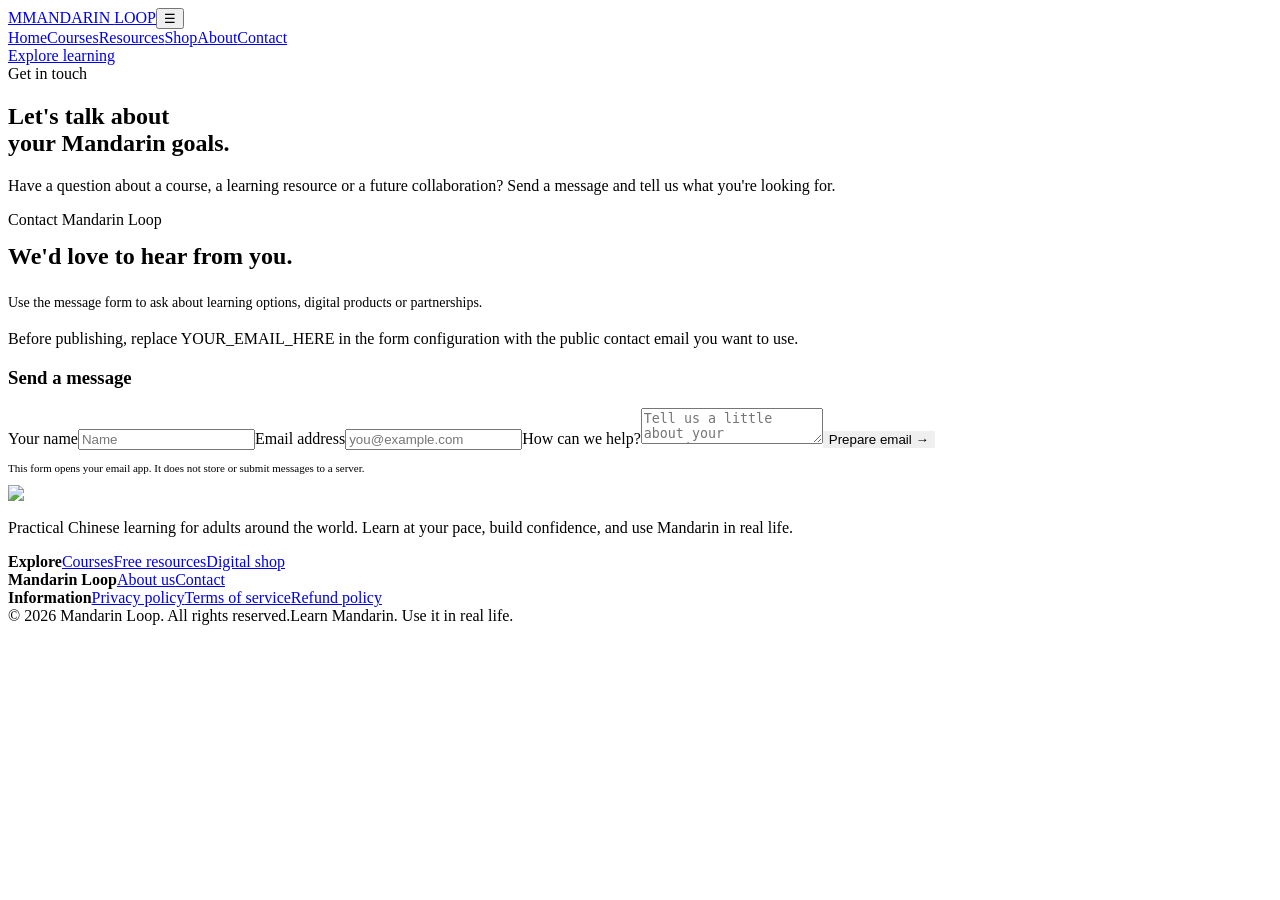
==== contact.html @ 5aa2fba7 "Add files via upload" ====
<!doctype html><html lang="en"><head><meta charset="utf-8"><meta name="viewport" content="width=device-width,initial-scale=1"><meta name="description" content="Practical Chinese learning for adults around the world. Explore Mandarin Loop courses, resources and self-paced learning products."><title>Contact | Mandarin Loop</title><link rel="preconnect" href="https://fonts.googleapis.com"><link rel="preconnect" href="https://fonts.gstatic.com" crossorigin><link rel="stylesheet" href="assets/site.css"></head><body><header class="site-header"><div class="container nav-wrap"><a class="logo" href="index.html"><span class="logo-mark">M</span><span class="logo-word">MANDARIN <span>LOOP</span></span></a><button class="menu-toggle" aria-label="Open navigation" aria-expanded="false">☰</button><nav class="nav-links"><a href="index.html">Home</a><a href="courses.html">Courses</a><a href="resources.html">Resources</a><a href="shop.html">Shop</a><a href="about.html">About</a><a href="contact.html">Contact</a></nav><div class="nav-actions"><a class="btn small" href="courses.html">Explore learning</a></div></div></header><main><section class="page-hero"><div class="container"><div class="eyebrow">Get in touch</div><h1>Let's talk about<br>your Mandarin goals.</h1><p>Have a question about a course, a learning resource or a future collaboration? Send a message and tell us what you're looking for.</p></div></section><section class="section"><div class="container contact-grid"><div><div class="eyebrow">Contact Mandarin Loop</div><h2 style="margin-top:14px">We'd love to hear from you.</h2><p style="margin-top:18px;line-height:1.9;font-size:14px">Use the message form to ask about learning options, digital products or partnerships.</p><div class="notice">Before publishing, replace YOUR_EMAIL_HERE in the form configuration with the public contact email you want to use.</div></div><form class="contact-card" data-contact-form data-email="YOUR_EMAIL_HERE"><h3>Send a message</h3><label>Your name</label><input name="name" required placeholder="Name"><label>Email address</label><input name="email" type="email" required placeholder="you@example.com"><label>How can we help?</label><textarea name="message" required placeholder="Tell us a little about your question..."></textarea><button class="btn" type="submit" style="border:0;margin-top:18px;cursor:pointer">Prepare email →</button><p style="font-size:11px;margin-top:12px">This form opens your email app. It does not store or submit messages to a server.</p></form></div></section></main><footer class="site-footer"><div class="container"><div class="footer-grid"><div><a class="logo" style="color:white" href="index.html"><img class="brand-logo" src="assets/mandarin-loop-logo.png" alt="Mandarin Loop"></a><p class="footer-note">Practical Chinese learning for adults around the world. Learn at your pace, build confidence, and use Mandarin in real life.</p></div><div class="footer-col"><b>Explore</b><a href="courses.html">Courses</a><a href="resources.html">Free resources</a><a href="shop.html">Digital shop</a></div><div class="footer-col"><b>Mandarin Loop</b><a href="about.html">About us</a><a href="contact.html">Contact</a></div><div class="footer-col"><b>Information</b><a href="privacy.html">Privacy policy</a><a href="terms.html">Terms of service</a><a href="refunds.html">Refund policy</a></div></div><div class="footer-bottom"><span>© <span data-year>2026</span> Mandarin Loop. All rights reserved.</span><span>Learn Mandarin. Use it in real life.</span></div></div></footer><script src="assets/site.js"></script></body></html>
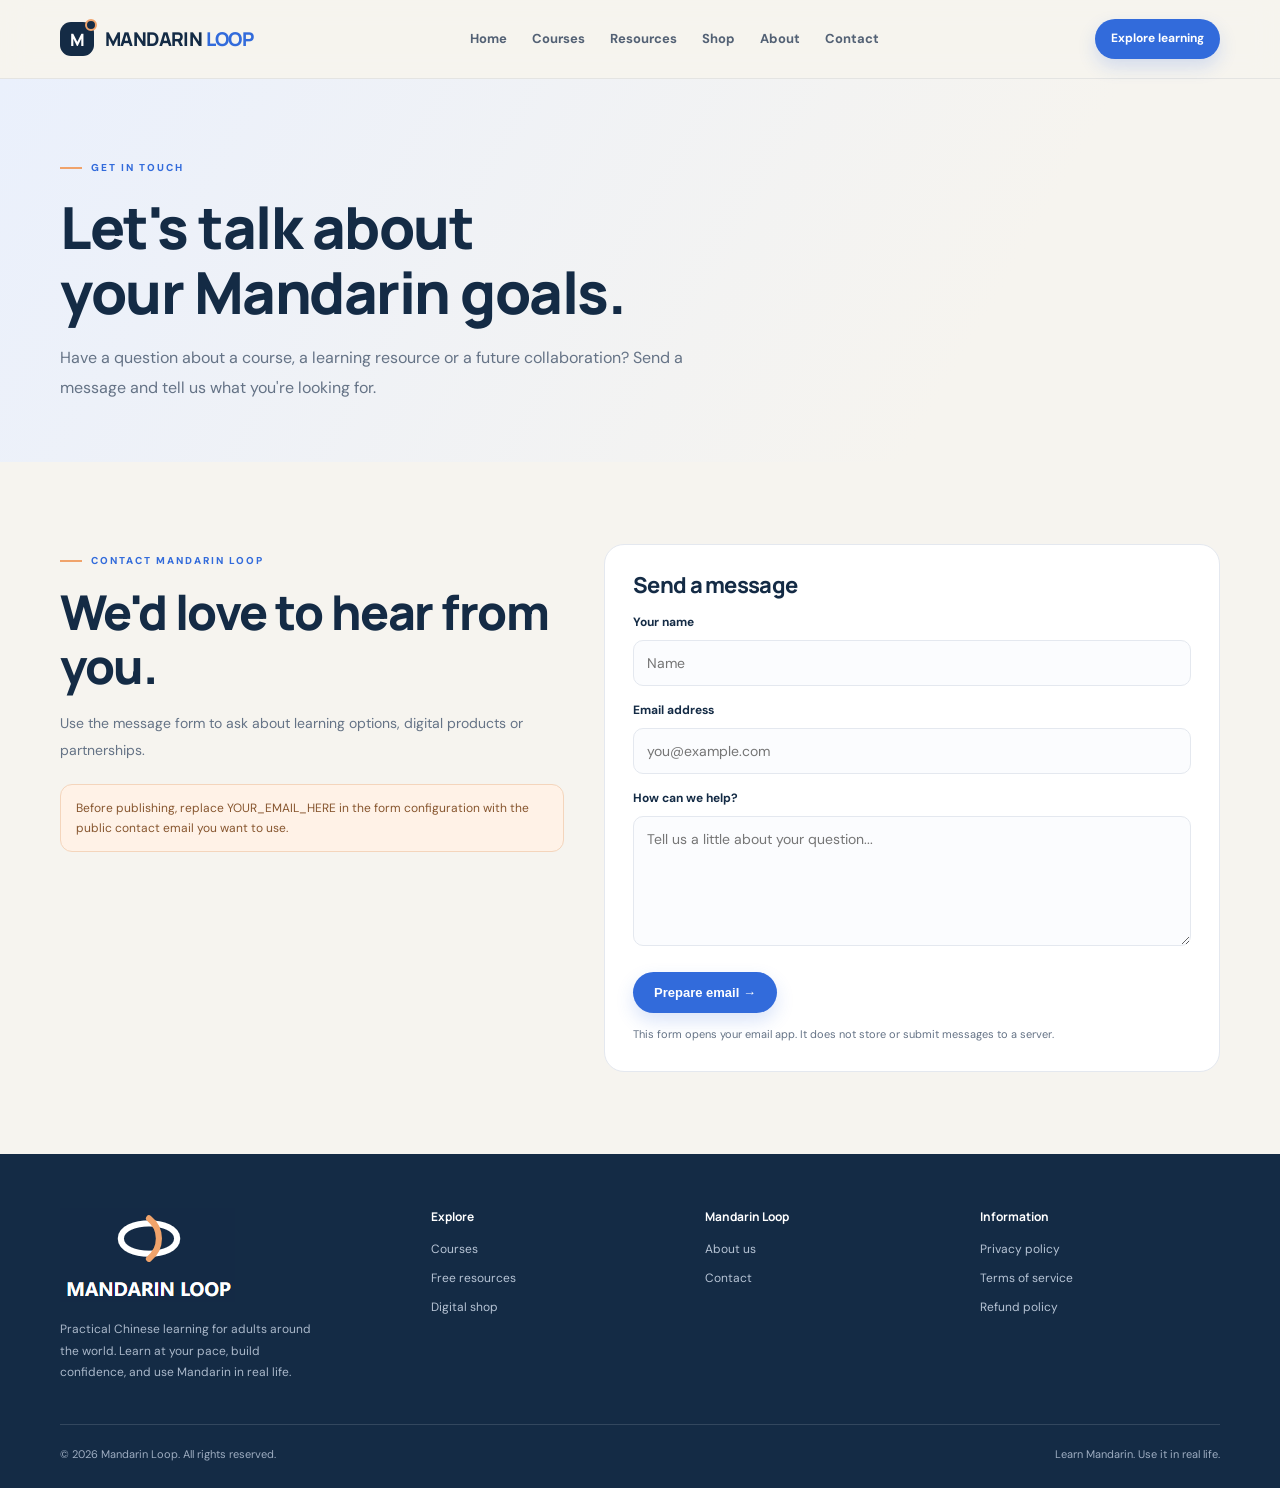
==== commit e1d54d85: "Update contact.html" ====
--- a/contact.html
+++ b/contact.html
@@ -1 +1 @@
-<!doctype html><html lang="en"><head><meta charset="utf-8"><meta name="viewport" content="width=device-width,initial-scale=1"><meta name="description" content="Practical Chinese learning for adults around the world. Explore Mandarin Loop courses, resources and self-paced learning products."><title>Contact | Mandarin Loop</title><link rel="preconnect" href="https://fonts.googleapis.com"><link rel="preconnect" href="https://fonts.gstatic.com" crossorigin><link rel="stylesheet" href="assets/site.css"></head><body><header class="site-header"><div class="container nav-wrap"><a class="logo" href="index.html"><span class="logo-mark">M</span><span class="logo-word">MANDARIN <span>LOOP</span></span></a><button class="menu-toggle" aria-label="Open navigation" aria-expanded="false">☰</button><nav class="nav-links"><a href="index.html">Home</a><a href="courses.html">Courses</a><a href="resources.html">Resources</a><a href="shop.html">Shop</a><a href="about.html">About</a><a href="contact.html">Contact</a></nav><div class="nav-actions"><a class="btn small" href="courses.html">Explore learning</a></div></div></header><main><section class="page-hero"><div class="container"><div class="eyebrow">Get in touch</div><h1>Let's talk about<br>your Mandarin goals.</h1><p>Have a question about a course, a learning resource or a future collaboration? Send a message and tell us what you're looking for.</p></div></section><section class="section"><div class="container contact-grid"><div><div class="eyebrow">Contact Mandarin Loop</div><h2 style="margin-top:14px">We'd love to hear from you.</h2><p style="margin-top:18px;line-height:1.9;font-size:14px">Use the message form to ask about learning options, digital products or partnerships.</p><div class="notice">Before publishing, replace YOUR_EMAIL_HERE in the form configuration with the public contact email you want to use.</div></div><form class="contact-card" data-contact-form data-email="YOUR_EMAIL_HERE"><h3>Send a message</h3><label>Your name</label><input name="name" required placeholder="Name"><label>Email address</label><input name="email" type="email" required placeholder="you@example.com"><label>How can we help?</label><textarea name="message" required placeholder="Tell us a little about your question..."></textarea><button class="btn" type="submit" style="border:0;margin-top:18px;cursor:pointer">Prepare email →</button><p style="font-size:11px;margin-top:12px">This form opens your email app. It does not store or submit messages to a server.</p></form></div></section></main><footer class="site-footer"><div class="container"><div class="footer-grid"><div><a class="logo" style="color:white" href="index.html"><img class="brand-logo" src="assets/mandarin-loop-logo.png" alt="Mandarin Loop"></a><p class="footer-note">Practical Chinese learning for adults around the world. Learn at your pace, build confidence, and use Mandarin in real life.</p></div><div class="footer-col"><b>Explore</b><a href="courses.html">Courses</a><a href="resources.html">Free resources</a><a href="shop.html">Digital shop</a></div><div class="footer-col"><b>Mandarin Loop</b><a href="about.html">About us</a><a href="contact.html">Contact</a></div><div class="footer-col"><b>Information</b><a href="privacy.html">Privacy policy</a><a href="terms.html">Terms of service</a><a href="refunds.html">Refund policy</a></div></div><div class="footer-bottom"><span>© <span data-year>2026</span> Mandarin Loop. All rights reserved.</span><span>Learn Mandarin. Use it in real life.</span></div></div></footer><script src="assets/site.js"></script></body></html>+<!doctype html><html lang="en"><head><meta charset="utf-8"><meta name="viewport" content="width=device-width,initial-scale=1"><meta name="description" content="Practical Chinese learning for adults around the world. Explore Mandarin Loop courses, resources and self-paced learning products."><title>Contact | Mandarin Loop</title><link rel="preconnect" href="https://fonts.googleapis.com"><link rel="preconnect" href="https://fonts.gstatic.com" crossorigin><link rel="stylesheet" href="assets/site.css"></head><body><header class="site-header"><div class="container nav-wrap"><a class="logo" href="index.html"><span class="logo-mark">M</span><span class="logo-word">MANDARIN <span>LOOP</span></span></a><button class="menu-toggle" aria-label="Open navigation" aria-expanded="false">☰</button><nav class="nav-links"><a href="index.html">Home</a><a href="courses.html">Courses</a><a href="resources.html">Resources</a><a href="shop.html">Shop</a><a href="about.html">About</a><a href="contact.html">Contact</a></nav><div class="nav-actions"><a class="btn small" href="courses.html">Explore learning</a></div></div></header><main><section class="page-hero"><div class="container"><div class="eyebrow">Get in touch</div><h1>Let's talk about<br>your Mandarin goals.</h1><p>Have a question about a course, a learning resource or a future collaboration? Send a message and tell us what you're looking for.</p></div></section><section class="section"><div class="container contact-grid"><div><div class="eyebrow">Contact Mandarin Loop</div><h2 style="margin-top:14px">We'd love to hear from you.</h2><p style="margin-top:18px;line-height:1.9;font-size:14px">Use the message form to ask about learning options, digital products or partnerships.</p><div class="notice">Before publishing, replace YOUR_EMAIL_HERE in the form configuration with the public contact email you want to use.</div></div><form class="contact-card" data-contact-form data-phone="8613163736596"><h3>Send a message</h3><label>Your name</label><input name="name" required placeholder="Name"><label>Email address</label><input name="email" type="email" required placeholder="you@example.com"><label>How can we help?</label><textarea name="message" required placeholder="Tell us a little about your question..."></textarea><button class="btn" type="submit" style="border:0;margin-top:18px;cursor:pointer">Prepare email →</button><p style="font-size:11px;margin-top:12px">This form opens your email app. It does not store or submit messages to a server.</p></form></div></section></main><footer class="site-footer"><div class="container"><div class="footer-grid"><div><a class="logo" style="color:white" href="index.html"><img class="brand-logo" src="assets/mandarin-loop-logo.png" alt="Mandarin Loop"></a><p class="footer-note">Practical Chinese learning for adults around the world. Learn at your pace, build confidence, and use Mandarin in real life.</p></div><div class="footer-col"><b>Explore</b><a href="courses.html">Courses</a><a href="resources.html">Free resources</a><a href="shop.html">Digital shop</a></div><div class="footer-col"><b>Mandarin Loop</b><a href="about.html">About us</a><a href="contact.html">Contact</a></div><div class="footer-col"><b>Information</b><a href="privacy.html">Privacy policy</a><a href="terms.html">Terms of service</a><a href="refunds.html">Refund policy</a></div></div><div class="footer-bottom"><span>© <span data-year>2026</span> Mandarin Loop. All rights reserved.</span><span>Learn Mandarin. Use it in real life.</span></div></div></footer><script src="assets/site.js"></script></body></html>
--- a/assets/site.css
+++ b/assets/site.css
@@ -0,0 +1,40 @@
+@import url('https://fonts.googleapis.com/css2?family=DM+Sans:wght@400;500;600;700&family=Manrope:wght@400;500;600;700;800&display=swap');
+:root{--navy:#142B45;--blue:#326BDB;--cream:#F6F4EF;--ink:#182638;--muted:#657386;--line:#E4E8EF;--pale:#EAF0FC;--orange:#F0A36B;--mint:#DDEBE6;--white:#fff;--max:1160px}
+*{box-sizing:border-box}html{scroll-behavior:smooth}body{margin:0;background:var(--cream);color:var(--ink);font:16px/1.65 'DM Sans',sans-serif}a{color:inherit;text-decoration:none}.container{width:min(var(--max),calc(100% - 44px));margin:auto}
+.site-header{position:sticky;top:0;z-index:20;background:rgba(246,244,239,.94);backdrop-filter:blur(14px);border-bottom:1px solid rgba(20,43,69,.08)}.nav-wrap{height:78px;display:flex;align-items:center;justify-content:space-between;gap:24px}
+.logo{display:flex;align-items:center;gap:10px;font:800 18px Manrope;color:var(--navy);letter-spacing:-.5px}.logo-word span{color:var(--blue)}.logo-mark{width:35px;height:35px;border-radius:11px;background:var(--blue);display:grid;place-items:center;color:white;font:800 18px Manrope;position:relative}.logo-mark:after{content:'';position:absolute;width:9px;height:9px;border:2px solid white;border-radius:50%;right:-3px;top:-3px;background:var(--orange)}
+.nav-links{display:flex;gap:25px;font-size:13px;font-weight:700;color:#536174}.nav-links a:hover{color:var(--blue)}.nav-actions{display:flex}.menu-toggle{display:none;border:0;background:none;font-size:25px;color:var(--navy)}
+.btn{display:inline-flex;align-items:center;justify-content:center;gap:8px;padding:13px 21px;border-radius:999px;background:var(--blue);color:white;font-size:13px;font-weight:700;box-shadow:0 8px 18px #326bdb2e;transition:.2s}.btn:hover{background:#2455b8;transform:translateY(-2px)}.btn.secondary{background:white;color:var(--navy);border:1px solid var(--line);box-shadow:none}.btn.small{padding:10px 16px;font-size:12px}
+.eyebrow{display:inline-flex;align-items:center;gap:9px;color:var(--blue);font-size:10px;font-weight:800;letter-spacing:2px;text-transform:uppercase}.eyebrow:before{content:'';width:22px;height:2px;background:var(--orange)}
+h1,h2,h3{font-family:Manrope,sans-serif;color:var(--navy);letter-spacing:-1.5px;line-height:1.12;margin:0}h1{font-size:clamp(42px,6vw,70px);font-weight:800}h2{font-size:clamp(32px,4vw,48px);font-weight:800}h3{font-size:22px;font-weight:750;letter-spacing:-.7px}p{margin:0;color:var(--muted)}
+.hero{padding:78px 0 88px;display:grid;grid-template-columns:1.05fr .95fr;gap:55px;align-items:center}.hero h1{margin-top:20px}.accent{color:var(--blue);position:relative}.lead{font-size:18px;line-height:1.8;max-width:570px;margin-top:22px}.hero-actions{display:flex;flex-wrap:wrap;gap:12px;margin-top:30px}.micro-proof{display:flex;align-items:center;gap:12px;margin-top:28px;font-size:12px;color:var(--muted)}
+.hero-art{min-height:455px;position:relative;border-radius:30px;background:linear-gradient(145deg,#dde8f7,#c9d8f4 55%,#e9eafe);overflow:hidden;box-shadow:0 18px 50px #142b4517}.hero-art:before{content:'';position:absolute;width:340px;height:340px;border-radius:50%;background:#ffffff88;top:-110px;right:-60px}.orbit{position:absolute;width:310px;height:310px;border:1px solid #142b4533;border-radius:50%;top:72px;left:50%;transform:translateX(-50%)}.orbit:before,.orbit:after{content:'';position:absolute;border-radius:50%;background:var(--orange);width:13px;height:13px;top:36px;left:38px}.orbit:after{background:var(--blue);width:9px;height:9px;top:auto;left:auto;bottom:35px;right:18px}.art-card{position:absolute;z-index:2;background:white;border-radius:18px;padding:21px;box-shadow:0 16px 35px #142b4520}.art-main{width:260px;top:105px;left:50%;transform:translateX(-50%) rotate(-3deg)}.hanzi{font:800 78px/1.1 Manrope;color:var(--blue);text-align:center;margin:8px 0}.pinyin{text-align:center;color:#75839a;font-size:12px;letter-spacing:2px}.translation{text-align:center;color:var(--navy);font-weight:700;margin-top:8px}.art-small{font-size:11px;left:7%;bottom:60px;transform:rotate(-7deg)}.art-small b{display:block;font-size:19px;color:var(--navy)}.art-small2{right:6%;top:60px;transform:rotate(7deg);font-size:11px}.art-small2 b{display:block;color:var(--navy);font-size:15px}
+.section{padding:82px 0}.section.white{background:white}.section-head{display:flex;justify-content:space-between;align-items:end;gap:30px;margin-bottom:36px}.section-head p{max-width:430px;font-size:14px;line-height:1.8}
+.cards{display:grid;grid-template-columns:repeat(3,1fr);gap:18px}.card{background:white;border:1px solid var(--line);border-radius:22px;padding:27px;min-height:255px;display:flex;flex-direction:column;transition:.2s}.card:hover{transform:translateY(-5px);box-shadow:0 18px 50px #142b4517}.card-icon{width:46px;height:46px;border-radius:14px;background:var(--pale);display:grid;place-items:center;color:var(--blue);font-size:21px;margin-bottom:24px}.card:nth-child(2) .card-icon{background:#fcebdd;color:#c77b43}.card:nth-child(3) .card-icon{background:var(--mint);color:#39715e}.card p{font-size:13px;line-height:1.8;margin:12px 0 24px}.card-link{margin-top:auto;color:var(--blue);font-size:12px;font-weight:800}
+.split{display:grid;grid-template-columns:1fr 1fr;gap:54px;align-items:center}.feature-art{min-height:360px;border-radius:28px;background:var(--navy);position:relative;overflow:hidden;display:grid;place-items:center}.feature-art:before{content:'';position:absolute;width:300px;height:300px;border:1px solid #ffffff30;border-radius:50%}.book{position:relative;z-index:2;width:220px;height:280px;border-radius:8px 18px 18px 8px;background:linear-gradient(145deg,#f0a36b,#f7c79f);box-shadow:16px 18px 0 #0002;padding:26px;color:var(--navy);transform:rotate(-7deg)}.book small{font-size:9px;letter-spacing:2px;font-weight:800}.book strong{display:block;font:800 29px/1.1 Manrope;margin-top:45px}.book em{display:block;font:800 52px Manrope;font-style:normal;margin-top:14px}.book footer{position:absolute;bottom:20px;font-size:9px;letter-spacing:1px;font-weight:800}
+.copy p{margin-top:18px;line-height:1.9;font-size:14px}.checks{list-style:none;padding:0;margin:24px 0;display:grid;gap:12px}.checks li{display:flex;gap:10px;color:#536174;font-size:13px}.checks li:before{content:'✓';width:20px;height:20px;border-radius:50%;background:#e1f0e8;color:#2d7957;display:grid;place-items:center;font-weight:800;flex:none}
+.steps{display:grid;grid-template-columns:repeat(3,1fr);gap:28px}.step{border-top:2px solid var(--line);padding-top:20px}.step small{font:800 12px Manrope;color:var(--blue);letter-spacing:1px}.step h3{margin:12px 0 9px}.step p{font-size:13px;line-height:1.8}
+.cta{background:var(--blue);color:white;border-radius:28px;padding:48px 52px;display:flex;justify-content:space-between;align-items:center;gap:28px}.cta h2{color:white;font-size:clamp(28px,4vw,40px)}.cta p{color:#d9e4f8;margin-top:12px;font-size:14px}.cta .btn{background:white;color:var(--blue);box-shadow:none;white-space:nowrap}
+.site-footer{background:var(--navy);color:white;padding:54px 0 25px}.footer-grid{display:grid;grid-template-columns:1.4fr 1fr 1fr 1fr;gap:35px;padding-bottom:40px}.footer-note{color:#aab8ca;font-size:12px;max-width:260px;margin-top:17px;line-height:1.8}.footer-col b{font:700 12px Manrope;display:block;margin-bottom:15px}.footer-col a{display:block;color:#b7c4d5;font-size:12px;margin:9px 0}.footer-col a:hover{color:white}.footer-bottom{border-top:1px solid #ffffff22;padding-top:20px;display:flex;justify-content:space-between;gap:20px;color:#9eadc1;font-size:11px}
+.page-hero{padding:72px 0 60px;background:linear-gradient(120deg,#eaf0fc,#f6f4ef 75%)}.page-hero h1{font-size:clamp(40px,5vw,58px);margin-top:18px}.page-hero p{font-size:16px;max-width:650px;margin-top:18px;line-height:1.85}
+.course-list{display:grid;gap:16px}.course-row{display:grid;grid-template-columns:60px 1fr auto;gap:22px;align-items:center;background:white;border:1px solid var(--line);padding:24px;border-radius:18px}.num{width:52px;height:52px;border-radius:16px;background:var(--pale);display:grid;place-items:center;color:var(--blue);font:800 14px Manrope}.course-row p{font-size:13px;margin-top:7px}.tags{display:flex;gap:8px;flex-wrap:wrap;margin-top:12px}.tag{font-size:10px;font-weight:700;color:#52647a;background:#f0f3f8;padding:6px 9px;border-radius:30px}
+.products{display:grid;grid-template-columns:repeat(3,1fr);gap:18px}.product{background:white;border:1px solid var(--line);border-radius:20px;overflow:hidden}.product-art{height:190px;display:grid;place-items:center;background:linear-gradient(145deg,#dce8f9,#bfcff0);font:800 42px Manrope;color:var(--navy)}.product:nth-child(2) .product-art{background:linear-gradient(145deg,#f9e4d3,#f3be95)}.product:nth-child(3) .product-art{background:linear-gradient(145deg,#ddebe6,#b7d3c7)}.product-body{padding:22px}.meta{font-size:10px;color:var(--blue);font-weight:800;letter-spacing:1px;text-transform:uppercase}.product-body p{font-size:13px;margin:9px 0 18px}
+.resources{display:grid;grid-template-columns:repeat(2,1fr);gap:16px}.resource{padding:24px;border-radius:18px;background:white;border:1px solid var(--line);display:flex;gap:17px}.resource-icon{width:42px;height:42px;border-radius:13px;background:var(--pale);display:grid;place-items:center;flex:none;color:var(--blue)}.resource p{font-size:13px;margin-top:7px}
+.notice{background:#fff2e7;border:1px solid #f4d5bc;color:#87562f;padding:13px 15px;border-radius:12px;font-size:12px;line-height:1.7;margin-top:20px}.narrow{max-width:820px}.narrow h2{font-size:28px;margin:34px 0 12px}.narrow p,.narrow li{font-size:14px;line-height:1.9;color:var(--muted)}
+.contact-grid{display:grid;grid-template-columns:.9fr 1.1fr;gap:40px}.contact-card{background:white;border:1px solid var(--line);padding:28px;border-radius:20px}.contact-card label{display:block;font-size:12px;font-weight:700;color:var(--navy);margin:15px 0 7px}.contact-card input,.contact-card textarea{width:100%;border:1px solid var(--line);border-radius:10px;padding:13px;font:14px 'DM Sans';background:#fbfcfe}.contact-card textarea{min-height:130px;resize:vertical}
+@media(max-width:900px){.nav-links{gap:14px}.hero{gap:28px}.footer-grid{grid-template-columns:repeat(2,1fr)}}
+@media(max-width:700px){.container{width:calc(100% - 32px)}.nav-wrap{height:68px}.menu-toggle{display:block}.nav-actions{display:none}.nav-links{display:none;position:absolute;top:68px;left:0;right:0;background:var(--cream);padding:18px 24px 24px;flex-direction:column;align-items:flex-start;border-bottom:1px solid var(--line)}.nav-links.open{display:flex}.hero{grid-template-columns:1fr;padding:55px 0 65px;gap:36px}.hero-art{min-height:370px}.art-main{width:220px}.hanzi{font-size:65px}.section{padding:62px 0}.section-head{display:block}.section-head p{margin-top:15px}.cards,.steps,.split,.products,.resources,.contact-grid{grid-template-columns:1fr}.feature-art{min-height:310px}.cta{padding:34px 26px;display:block}.cta .btn{margin-top:22px}.course-row{grid-template-columns:52px 1fr;gap:14px}.course-row .btn{grid-column:2;justify-self:start}.footer-grid{grid-template-columns:1fr 1fr;gap:28px}.footer-bottom{display:block}.footer-bottom span{display:block;margin-top:8px}.page-hero{padding:55px 0 42px}}
+
+/* Private lessons and Payhip integration sections */
+.private-lesson-panel{display:grid;grid-template-columns:1.1fr .9fr;gap:38px;align-items:center;background:#fff;border:1px solid var(--line);border-radius:26px;padding:38px;box-shadow:0 16px 45px #142b4510}
+.private-lesson-copy h2{font-size:clamp(29px,4vw,42px);margin:14px 0 14px}.private-lesson-copy>p{font-size:14px;line-height:1.9}.private-lesson-copy .checks{margin:20px 0 24px}.small-note{font-size:11px!important;margin-top:12px;color:#8a96a6!important}
+.private-lesson-visual{min-height:300px;border-radius:22px;background:linear-gradient(145deg,#142b45,#244b73);position:relative;display:grid;place-items:center;overflow:hidden}.private-lesson-visual:before,.private-lesson-visual:after{content:'';position:absolute;border:1px solid #ffffff35;border-radius:50%;width:250px;height:250px}.private-lesson-visual:after{width:190px;height:190px;border-color:#f0a36b88}.lesson-orbit{width:150px;height:150px;border-radius:50%;background:#f6f4ef;display:grid;place-items:center;box-shadow:0 15px 45px #0003;z-index:1}.lesson-orbit span{font:800 48px Manrope;color:var(--blue)}.lesson-note{position:absolute;right:12%;bottom:12%;z-index:2;background:#f0a36b;color:var(--navy);padding:14px 18px;border-radius:14px;transform:rotate(-6deg);box-shadow:0 10px 25px #0002}.lesson-note b{font:800 24px Manrope;display:block}.lesson-note small{font-size:8px;letter-spacing:1px;font-weight:800}.private-shop-callout{margin-top:34px;padding:30px 34px;border-radius:22px;background:var(--navy);color:white;display:flex;justify-content:space-between;align-items:center;gap:24px}.private-shop-callout h2{font-size:clamp(24px,3vw,34px);color:white;margin:8px 0}.private-shop-callout p{font-size:13px;color:#c7d4e4;max-width:540px}.private-shop-callout .eyebrow{color:#f0a36b}.private-shop-callout .btn{background:white;color:var(--navy);white-space:nowrap}
+@media(max-width:700px){.private-lesson-panel{grid-template-columns:1fr;padding:24px}.private-lesson-visual{min-height:250px}.private-shop-callout{display:block;padding:26px}.private-shop-callout .btn{display:inline-flex;margin-top:20px}}
+
+
+
+/* Original Mandarin Loop M logo restored from the first website version */
+.logo{display:flex;align-items:center;gap:11px;padding:0;background:transparent;border-radius:0;font:800 19px/1 Manrope,sans-serif;letter-spacing:-.6px;color:var(--navy);white-space:nowrap}
+.logo-mark{width:34px;height:34px;display:grid;place-items:center;border-radius:11px;background:var(--navy);color:#fff;font:800 17px Manrope,sans-serif;position:relative}
+.logo-mark:after{content:'';position:absolute;width:8px;height:8px;border:2px solid var(--orange);border-radius:50%;right:-3px;top:-3px;background:var(--navy)}
+.logo-word span{color:var(--blue)}
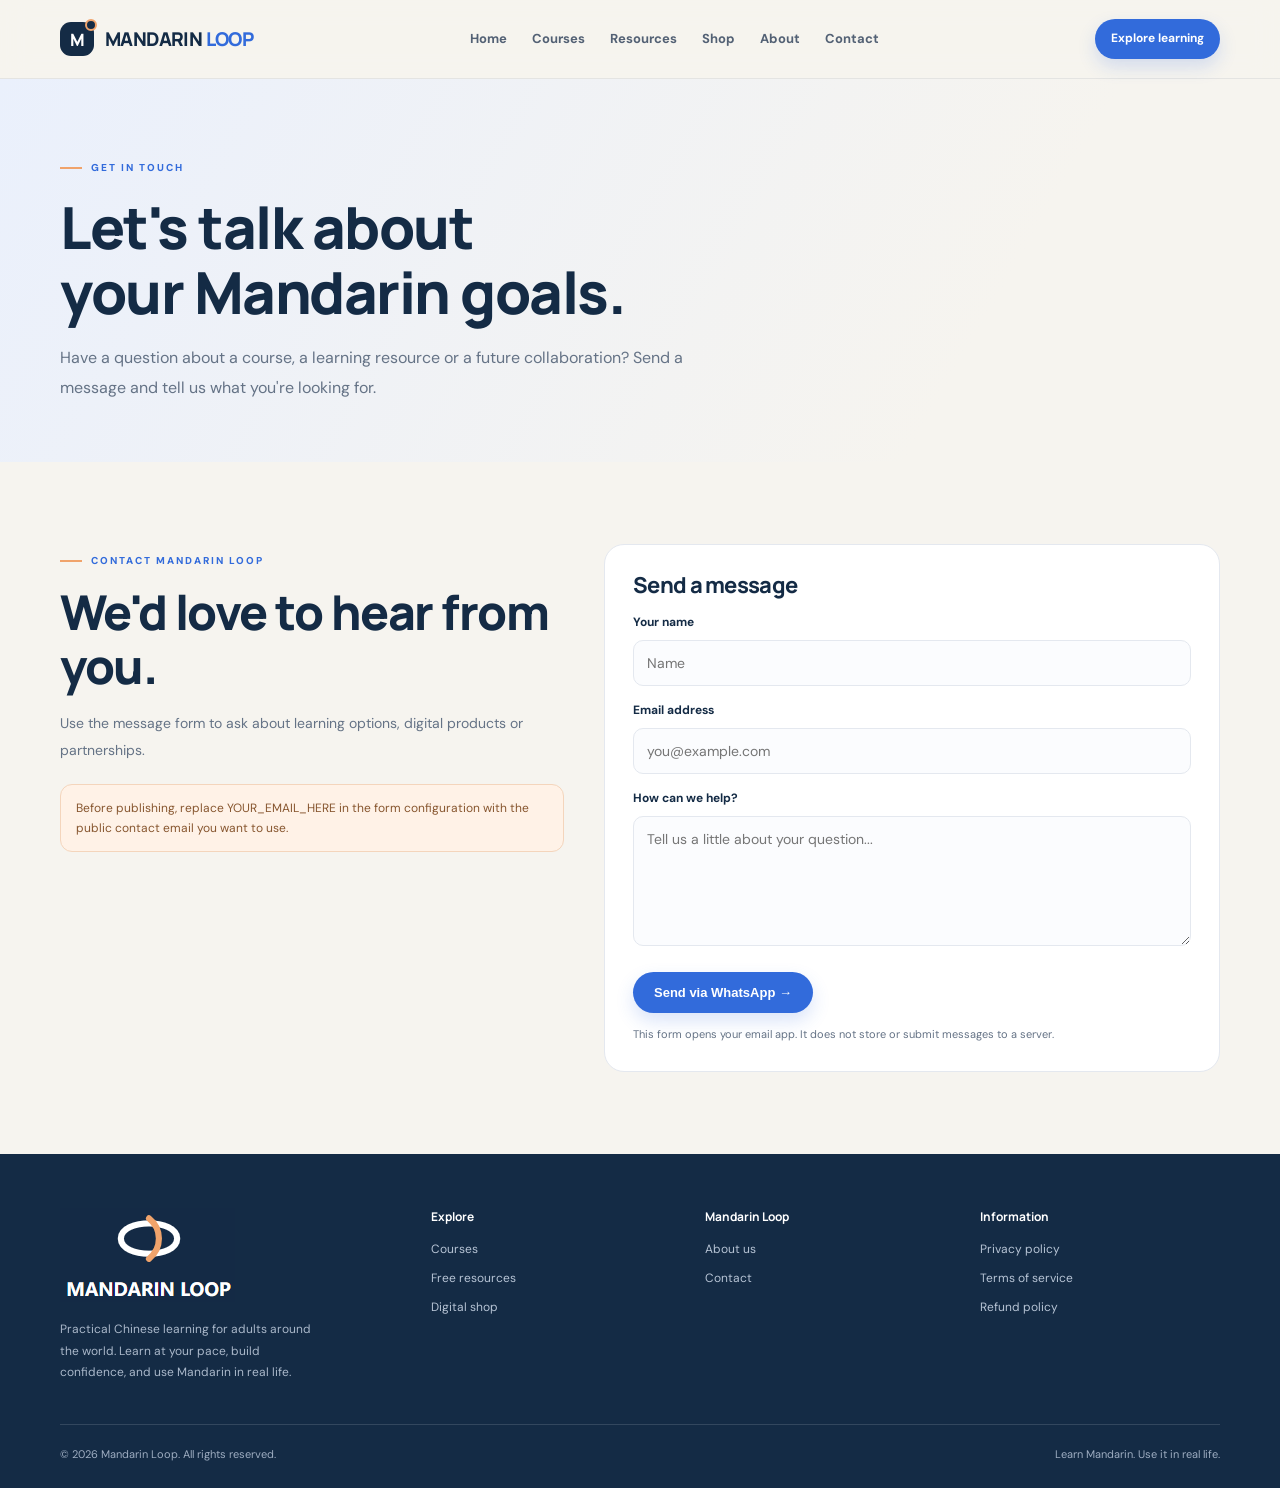
==== commit f77f6641: "Update contact.html" ====
--- a/contact.html
+++ b/contact.html
@@ -1 +1 @@
-<!doctype html><html lang="en"><head><meta charset="utf-8"><meta name="viewport" content="width=device-width,initial-scale=1"><meta name="description" content="Practical Chinese learning for adults around the world. Explore Mandarin Loop courses, resources and self-paced learning products."><title>Contact | Mandarin Loop</title><link rel="preconnect" href="https://fonts.googleapis.com"><link rel="preconnect" href="https://fonts.gstatic.com" crossorigin><link rel="stylesheet" href="assets/site.css"></head><body><header class="site-header"><div class="container nav-wrap"><a class="logo" href="index.html"><span class="logo-mark">M</span><span class="logo-word">MANDARIN <span>LOOP</span></span></a><button class="menu-toggle" aria-label="Open navigation" aria-expanded="false">☰</button><nav class="nav-links"><a href="index.html">Home</a><a href="courses.html">Courses</a><a href="resources.html">Resources</a><a href="shop.html">Shop</a><a href="about.html">About</a><a href="contact.html">Contact</a></nav><div class="nav-actions"><a class="btn small" href="courses.html">Explore learning</a></div></div></header><main><section class="page-hero"><div class="container"><div class="eyebrow">Get in touch</div><h1>Let's talk about<br>your Mandarin goals.</h1><p>Have a question about a course, a learning resource or a future collaboration? Send a message and tell us what you're looking for.</p></div></section><section class="section"><div class="container contact-grid"><div><div class="eyebrow">Contact Mandarin Loop</div><h2 style="margin-top:14px">We'd love to hear from you.</h2><p style="margin-top:18px;line-height:1.9;font-size:14px">Use the message form to ask about learning options, digital products or partnerships.</p><div class="notice">Before publishing, replace YOUR_EMAIL_HERE in the form configuration with the public contact email you want to use.</div></div><form class="contact-card" data-contact-form data-phone="8613163736596"><h3>Send a message</h3><label>Your name</label><input name="name" required placeholder="Name"><label>Email address</label><input name="email" type="email" required placeholder="you@example.com"><label>How can we help?</label><textarea name="message" required placeholder="Tell us a little about your question..."></textarea><button class="btn" type="submit" style="border:0;margin-top:18px;cursor:pointer">Prepare email →</button><p style="font-size:11px;margin-top:12px">This form opens your email app. It does not store or submit messages to a server.</p></form></div></section></main><footer class="site-footer"><div class="container"><div class="footer-grid"><div><a class="logo" style="color:white" href="index.html"><img class="brand-logo" src="assets/mandarin-loop-logo.png" alt="Mandarin Loop"></a><p class="footer-note">Practical Chinese learning for adults around the world. Learn at your pace, build confidence, and use Mandarin in real life.</p></div><div class="footer-col"><b>Explore</b><a href="courses.html">Courses</a><a href="resources.html">Free resources</a><a href="shop.html">Digital shop</a></div><div class="footer-col"><b>Mandarin Loop</b><a href="about.html">About us</a><a href="contact.html">Contact</a></div><div class="footer-col"><b>Information</b><a href="privacy.html">Privacy policy</a><a href="terms.html">Terms of service</a><a href="refunds.html">Refund policy</a></div></div><div class="footer-bottom"><span>© <span data-year>2026</span> Mandarin Loop. All rights reserved.</span><span>Learn Mandarin. Use it in real life.</span></div></div></footer><script src="assets/site.js"></script></body></html>
+<!doctype html><html lang="en"><head><meta charset="utf-8"><meta name="viewport" content="width=device-width,initial-scale=1"><meta name="description" content="Practical Chinese learning for adults around the world. Explore Mandarin Loop courses, resources and self-paced learning products."><title>Contact | Mandarin Loop</title><link rel="preconnect" href="https://fonts.googleapis.com"><link rel="preconnect" href="https://fonts.gstatic.com" crossorigin><link rel="stylesheet" href="assets/site.css"></head><body><header class="site-header"><div class="container nav-wrap"><a class="logo" href="index.html"><span class="logo-mark">M</span><span class="logo-word">MANDARIN <span>LOOP</span></span></a><button class="menu-toggle" aria-label="Open navigation" aria-expanded="false">☰</button><nav class="nav-links"><a href="index.html">Home</a><a href="courses.html">Courses</a><a href="resources.html">Resources</a><a href="shop.html">Shop</a><a href="about.html">About</a><a href="contact.html">Contact</a></nav><div class="nav-actions"><a class="btn small" href="courses.html">Explore learning</a></div></div></header><main><section class="page-hero"><div class="container"><div class="eyebrow">Get in touch</div><h1>Let's talk about<br>your Mandarin goals.</h1><p>Have a question about a course, a learning resource or a future collaboration? Send a message and tell us what you're looking for.</p></div></section><section class="section"><div class="container contact-grid"><div><div class="eyebrow">Contact Mandarin Loop</div><h2 style="margin-top:14px">We'd love to hear from you.</h2><p style="margin-top:18px;line-height:1.9;font-size:14px">Use the message form to ask about learning options, digital products or partnerships.</p><div class="notice">Before publishing, replace YOUR_EMAIL_HERE in the form configuration with the public contact email you want to use.</div></div><form class="contact-card" data-contact-form data-phone="8613163736596"><h3>Send a message</h3><label>Your name</label><input name="name" required placeholder="Name"><label>Email address</label><input name="email" type="email" required placeholder="you@example.com"><label>How can we help?</label><textarea name="message" required placeholder="Tell us a little about your question..."></textarea><button class="btn" type="submit" style="border:0;margin-top:18px;cursor:pointer">Send via WhatsApp →</button><p style="font-size:11px;margin-top:12px">This form opens your email app. It does not store or submit messages to a server.</p></form></div></section></main><footer class="site-footer"><div class="container"><div class="footer-grid"><div><a class="logo" style="color:white" href="index.html"><img class="brand-logo" src="assets/mandarin-loop-logo.png" alt="Mandarin Loop"></a><p class="footer-note">Practical Chinese learning for adults around the world. Learn at your pace, build confidence, and use Mandarin in real life.</p></div><div class="footer-col"><b>Explore</b><a href="courses.html">Courses</a><a href="resources.html">Free resources</a><a href="shop.html">Digital shop</a></div><div class="footer-col"><b>Mandarin Loop</b><a href="about.html">About us</a><a href="contact.html">Contact</a></div><div class="footer-col"><b>Information</b><a href="privacy.html">Privacy policy</a><a href="terms.html">Terms of service</a><a href="refunds.html">Refund policy</a></div></div><div class="footer-bottom"><span>© <span data-year>2026</span> Mandarin Loop. All rights reserved.</span><span>Learn Mandarin. Use it in real life.</span></div></div></footer><script src="assets/site.js"></script></body></html>
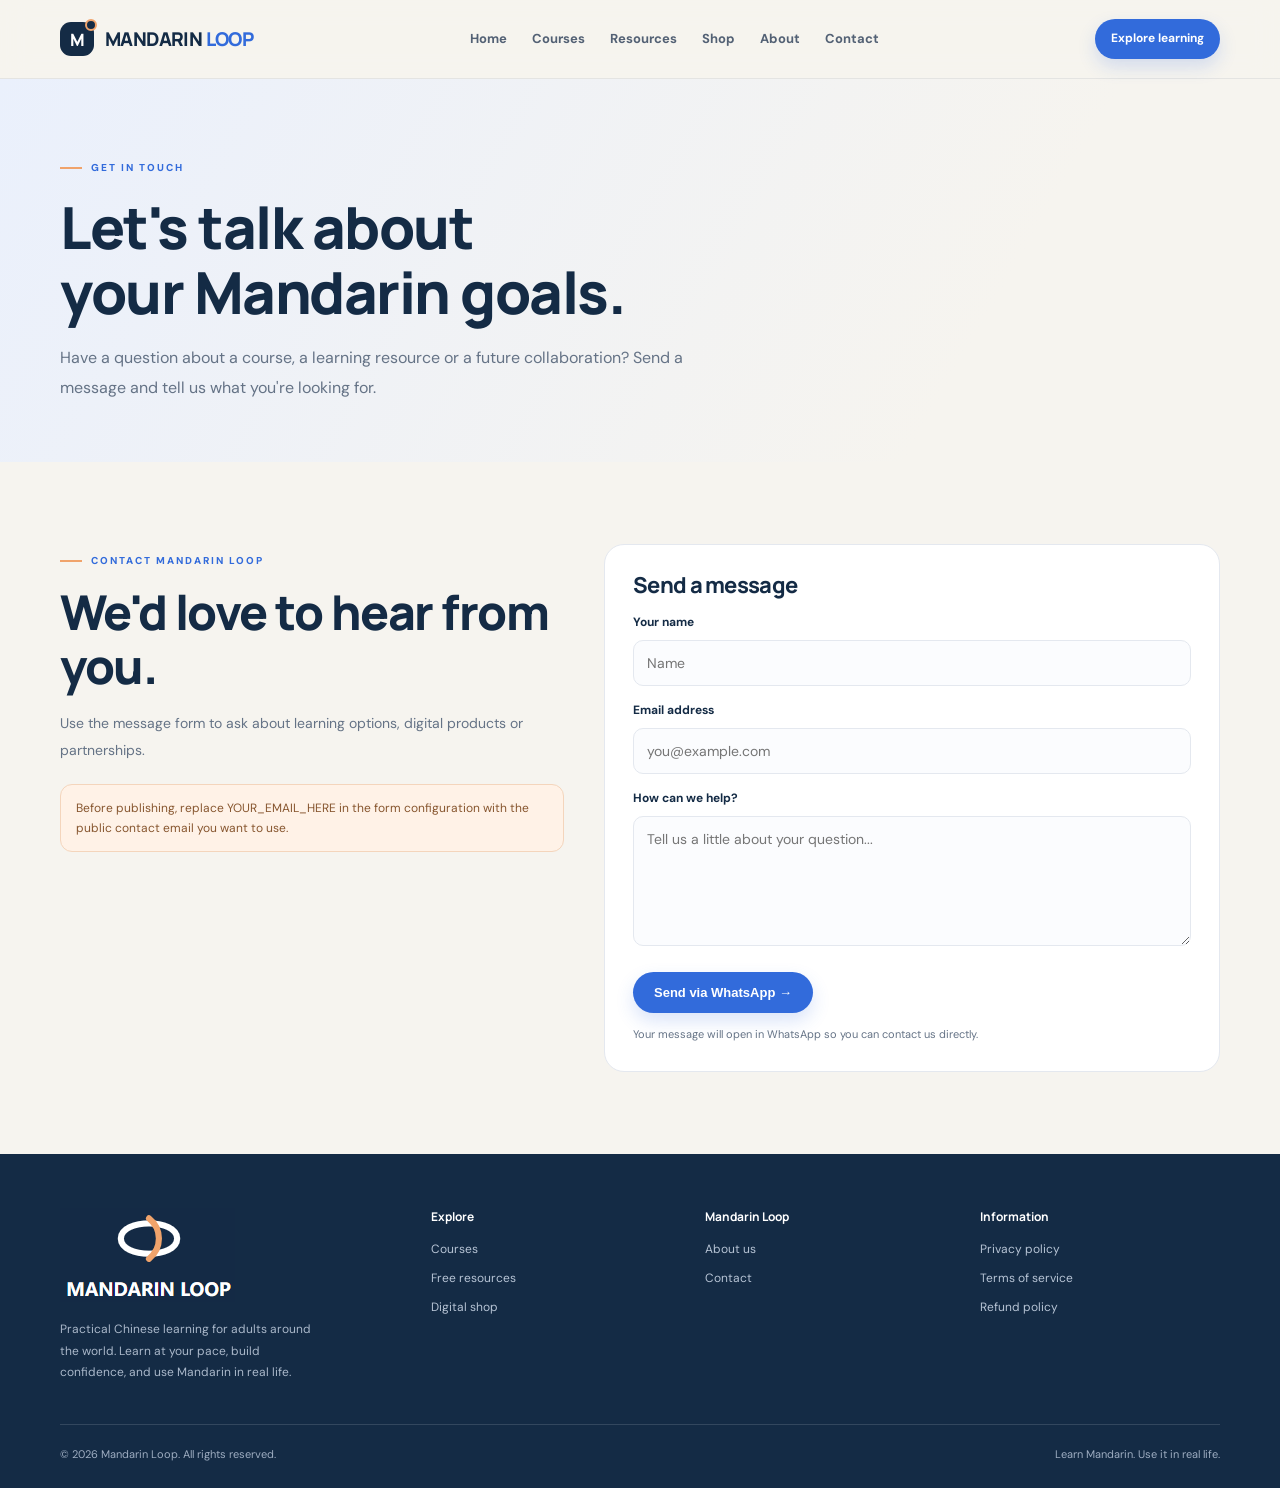
==== commit 13e780a3: "Clarify contact form message behavior Updated the contact form to clarify that messages will open in" ====
--- a/contact.html
+++ b/contact.html
@@ -1 +1 @@
-<!doctype html><html lang="en"><head><meta charset="utf-8"><meta name="viewport" content="width=device-width,initial-scale=1"><meta name="description" content="Practical Chinese learning for adults around the world. Explore Mandarin Loop courses, resources and self-paced learning products."><title>Contact | Mandarin Loop</title><link rel="preconnect" href="https://fonts.googleapis.com"><link rel="preconnect" href="https://fonts.gstatic.com" crossorigin><link rel="stylesheet" href="assets/site.css"></head><body><header class="site-header"><div class="container nav-wrap"><a class="logo" href="index.html"><span class="logo-mark">M</span><span class="logo-word">MANDARIN <span>LOOP</span></span></a><button class="menu-toggle" aria-label="Open navigation" aria-expanded="false">☰</button><nav class="nav-links"><a href="index.html">Home</a><a href="courses.html">Courses</a><a href="resources.html">Resources</a><a href="shop.html">Shop</a><a href="about.html">About</a><a href="contact.html">Contact</a></nav><div class="nav-actions"><a class="btn small" href="courses.html">Explore learning</a></div></div></header><main><section class="page-hero"><div class="container"><div class="eyebrow">Get in touch</div><h1>Let's talk about<br>your Mandarin goals.</h1><p>Have a question about a course, a learning resource or a future collaboration? Send a message and tell us what you're looking for.</p></div></section><section class="section"><div class="container contact-grid"><div><div class="eyebrow">Contact Mandarin Loop</div><h2 style="margin-top:14px">We'd love to hear from you.</h2><p style="margin-top:18px;line-height:1.9;font-size:14px">Use the message form to ask about learning options, digital products or partnerships.</p><div class="notice">Before publishing, replace YOUR_EMAIL_HERE in the form configuration with the public contact email you want to use.</div></div><form class="contact-card" data-contact-form data-phone="8613163736596"><h3>Send a message</h3><label>Your name</label><input name="name" required placeholder="Name"><label>Email address</label><input name="email" type="email" required placeholder="you@example.com"><label>How can we help?</label><textarea name="message" required placeholder="Tell us a little about your question..."></textarea><button class="btn" type="submit" style="border:0;margin-top:18px;cursor:pointer">Send via WhatsApp →</button><p style="font-size:11px;margin-top:12px">This form opens your email app. It does not store or submit messages to a server.</p></form></div></section></main><footer class="site-footer"><div class="container"><div class="footer-grid"><div><a class="logo" style="color:white" href="index.html"><img class="brand-logo" src="assets/mandarin-loop-logo.png" alt="Mandarin Loop"></a><p class="footer-note">Practical Chinese learning for adults around the world. Learn at your pace, build confidence, and use Mandarin in real life.</p></div><div class="footer-col"><b>Explore</b><a href="courses.html">Courses</a><a href="resources.html">Free resources</a><a href="shop.html">Digital shop</a></div><div class="footer-col"><b>Mandarin Loop</b><a href="about.html">About us</a><a href="contact.html">Contact</a></div><div class="footer-col"><b>Information</b><a href="privacy.html">Privacy policy</a><a href="terms.html">Terms of service</a><a href="refunds.html">Refund policy</a></div></div><div class="footer-bottom"><span>© <span data-year>2026</span> Mandarin Loop. All rights reserved.</span><span>Learn Mandarin. Use it in real life.</span></div></div></footer><script src="assets/site.js"></script></body></html>
+<!doctype html><html lang="en"><head><meta charset="utf-8"><meta name="viewport" content="width=device-width,initial-scale=1"><meta name="description" content="Practical Chinese learning for adults around the world. Explore Mandarin Loop courses, resources and self-paced learning products."><title>Contact | Mandarin Loop</title><link rel="preconnect" href="https://fonts.googleapis.com"><link rel="preconnect" href="https://fonts.gstatic.com" crossorigin><link rel="stylesheet" href="assets/site.css"></head><body><header class="site-header"><div class="container nav-wrap"><a class="logo" href="index.html"><span class="logo-mark">M</span><span class="logo-word">MANDARIN <span>LOOP</span></span></a><button class="menu-toggle" aria-label="Open navigation" aria-expanded="false">☰</button><nav class="nav-links"><a href="index.html">Home</a><a href="courses.html">Courses</a><a href="resources.html">Resources</a><a href="shop.html">Shop</a><a href="about.html">About</a><a href="contact.html">Contact</a></nav><div class="nav-actions"><a class="btn small" href="courses.html">Explore learning</a></div></div></header><main><section class="page-hero"><div class="container"><div class="eyebrow">Get in touch</div><h1>Let's talk about<br>your Mandarin goals.</h1><p>Have a question about a course, a learning resource or a future collaboration? Send a message and tell us what you're looking for.</p></div></section><section class="section"><div class="container contact-grid"><div><div class="eyebrow">Contact Mandarin Loop</div><h2 style="margin-top:14px">We'd love to hear from you.</h2><p style="margin-top:18px;line-height:1.9;font-size:14px">Use the message form to ask about learning options, digital products or partnerships.</p><div class="notice">Before publishing, replace YOUR_EMAIL_HERE in the form configuration with the public contact email you want to use.</div></div><form class="contact-card" data-contact-form data-phone="8613163736596"><h3>Send a message</h3><label>Your name</label><input name="name" required placeholder="Name"><label>Email address</label><input name="email" type="email" required placeholder="you@example.com"><label>How can we help?</label><textarea name="message" required placeholder="Tell us a little about your question..."></textarea><button class="btn" type="submit" style="border:0;margin-top:18px;cursor:pointer">Send via WhatsApp →</button><p style="font-size:11px;margin-top:12px">Your message will open in WhatsApp so you can contact us directly.</p></form></div></section></main><footer class="site-footer"><div class="container"><div class="footer-grid"><div><a class="logo" style="color:white" href="index.html"><img class="brand-logo" src="assets/mandarin-loop-logo.png" alt="Mandarin Loop"></a><p class="footer-note">Practical Chinese learning for adults around the world. Learn at your pace, build confidence, and use Mandarin in real life.</p></div><div class="footer-col"><b>Explore</b><a href="courses.html">Courses</a><a href="resources.html">Free resources</a><a href="shop.html">Digital shop</a></div><div class="footer-col"><b>Mandarin Loop</b><a href="about.html">About us</a><a href="contact.html">Contact</a></div><div class="footer-col"><b>Information</b><a href="privacy.html">Privacy policy</a><a href="terms.html">Terms of service</a><a href="refunds.html">Refund policy</a></div></div><div class="footer-bottom"><span>© <span data-year>2026</span> Mandarin Loop. All rights reserved.</span><span>Learn Mandarin. Use it in real life.</span></div></div></footer><script src="assets/site.js"></script></body></html>
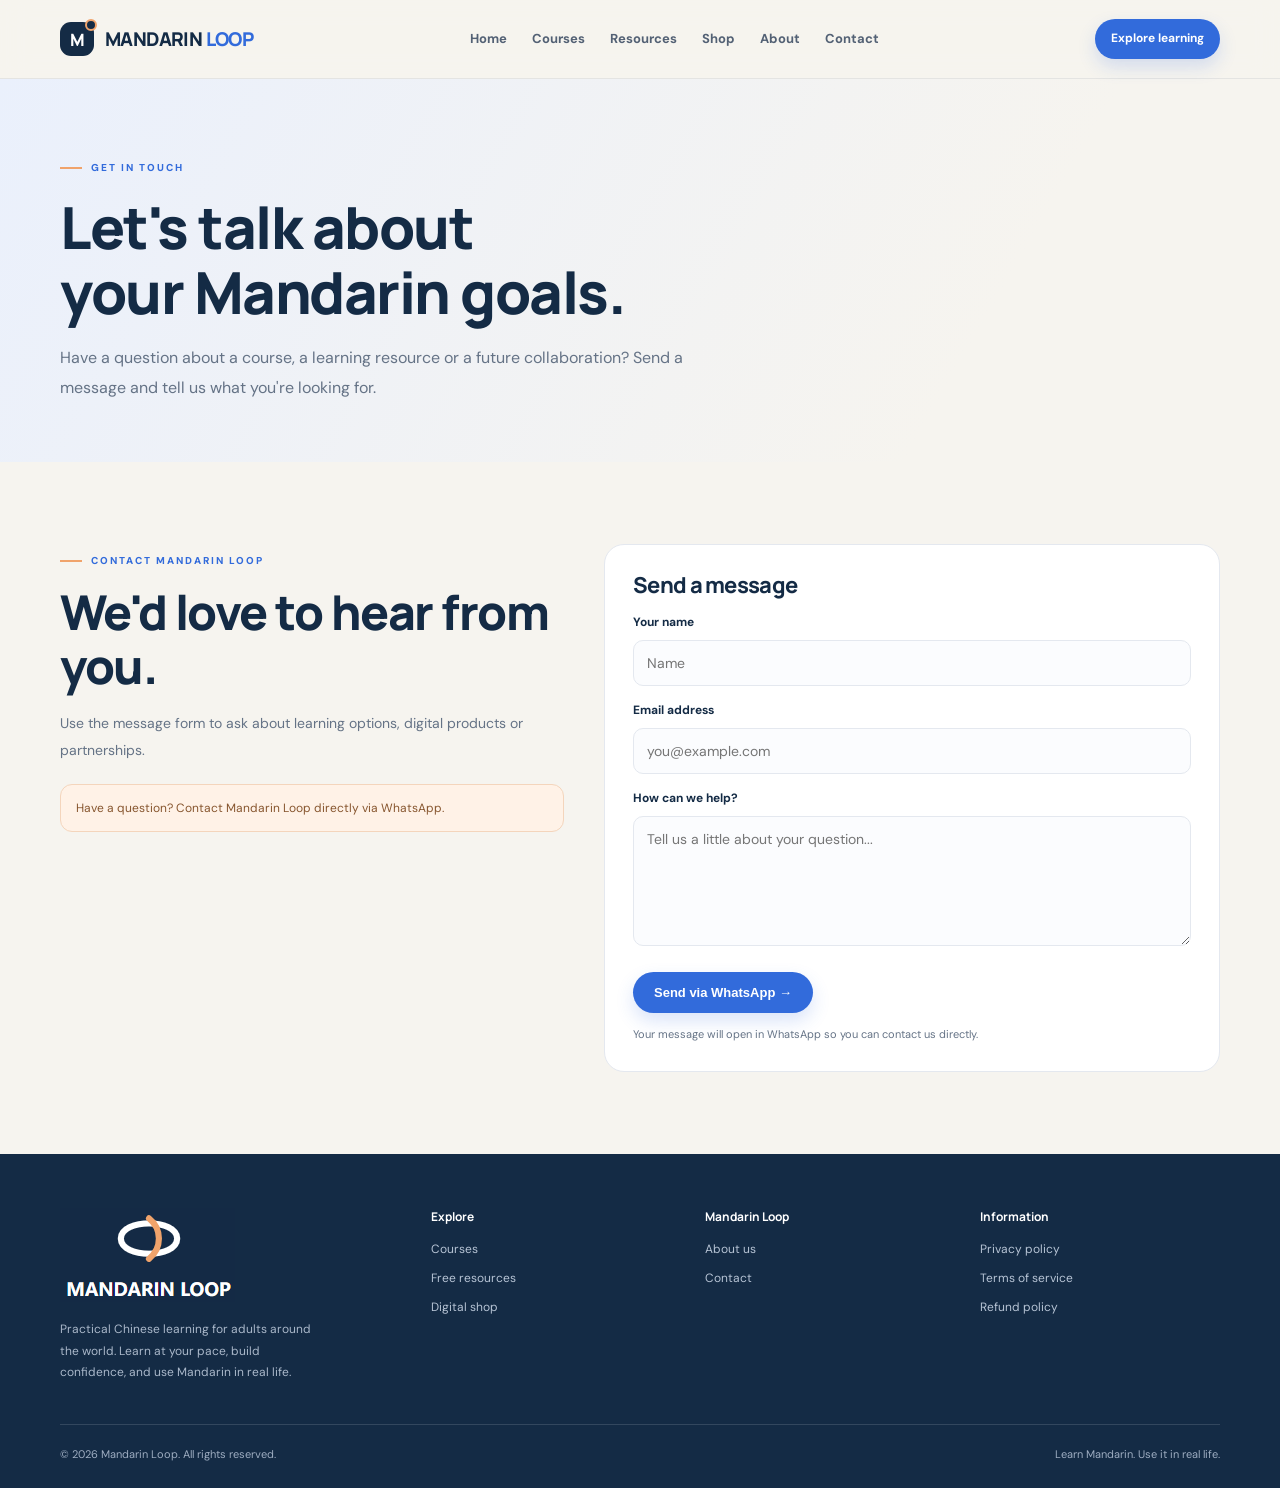
==== commit f1b84408: "Update contact.html" ====
--- a/contact.html
+++ b/contact.html
@@ -1 +1 @@
-<!doctype html><html lang="en"><head><meta charset="utf-8"><meta name="viewport" content="width=device-width,initial-scale=1"><meta name="description" content="Practical Chinese learning for adults around the world. Explore Mandarin Loop courses, resources and self-paced learning products."><title>Contact | Mandarin Loop</title><link rel="preconnect" href="https://fonts.googleapis.com"><link rel="preconnect" href="https://fonts.gstatic.com" crossorigin><link rel="stylesheet" href="assets/site.css"></head><body><header class="site-header"><div class="container nav-wrap"><a class="logo" href="index.html"><span class="logo-mark">M</span><span class="logo-word">MANDARIN <span>LOOP</span></span></a><button class="menu-toggle" aria-label="Open navigation" aria-expanded="false">☰</button><nav class="nav-links"><a href="index.html">Home</a><a href="courses.html">Courses</a><a href="resources.html">Resources</a><a href="shop.html">Shop</a><a href="about.html">About</a><a href="contact.html">Contact</a></nav><div class="nav-actions"><a class="btn small" href="courses.html">Explore learning</a></div></div></header><main><section class="page-hero"><div class="container"><div class="eyebrow">Get in touch</div><h1>Let's talk about<br>your Mandarin goals.</h1><p>Have a question about a course, a learning resource or a future collaboration? Send a message and tell us what you're looking for.</p></div></section><section class="section"><div class="container contact-grid"><div><div class="eyebrow">Contact Mandarin Loop</div><h2 style="margin-top:14px">We'd love to hear from you.</h2><p style="margin-top:18px;line-height:1.9;font-size:14px">Use the message form to ask about learning options, digital products or partnerships.</p><div class="notice">Before publishing, replace YOUR_EMAIL_HERE in the form configuration with the public contact email you want to use.</div></div><form class="contact-card" data-contact-form data-phone="8613163736596"><h3>Send a message</h3><label>Your name</label><input name="name" required placeholder="Name"><label>Email address</label><input name="email" type="email" required placeholder="you@example.com"><label>How can we help?</label><textarea name="message" required placeholder="Tell us a little about your question..."></textarea><button class="btn" type="submit" style="border:0;margin-top:18px;cursor:pointer">Send via WhatsApp →</button><p style="font-size:11px;margin-top:12px">Your message will open in WhatsApp so you can contact us directly.</p></form></div></section></main><footer class="site-footer"><div class="container"><div class="footer-grid"><div><a class="logo" style="color:white" href="index.html"><img class="brand-logo" src="assets/mandarin-loop-logo.png" alt="Mandarin Loop"></a><p class="footer-note">Practical Chinese learning for adults around the world. Learn at your pace, build confidence, and use Mandarin in real life.</p></div><div class="footer-col"><b>Explore</b><a href="courses.html">Courses</a><a href="resources.html">Free resources</a><a href="shop.html">Digital shop</a></div><div class="footer-col"><b>Mandarin Loop</b><a href="about.html">About us</a><a href="contact.html">Contact</a></div><div class="footer-col"><b>Information</b><a href="privacy.html">Privacy policy</a><a href="terms.html">Terms of service</a><a href="refunds.html">Refund policy</a></div></div><div class="footer-bottom"><span>© <span data-year>2026</span> Mandarin Loop. All rights reserved.</span><span>Learn Mandarin. Use it in real life.</span></div></div></footer><script src="assets/site.js"></script></body></html>
+<!doctype html><html lang="en"><head><meta charset="utf-8"><meta name="viewport" content="width=device-width,initial-scale=1"><meta name="description" content="Practical Chinese learning for adults around the world. Explore Mandarin Loop courses, resources and self-paced learning products."><title>Contact | Mandarin Loop</title><link rel="preconnect" href="https://fonts.googleapis.com"><link rel="preconnect" href="https://fonts.gstatic.com" crossorigin><link rel="stylesheet" href="assets/site.css"></head><body><header class="site-header"><div class="container nav-wrap"><a class="logo" href="index.html"><span class="logo-mark">M</span><span class="logo-word">MANDARIN <span>LOOP</span></span></a><button class="menu-toggle" aria-label="Open navigation" aria-expanded="false">☰</button><nav class="nav-links"><a href="index.html">Home</a><a href="courses.html">Courses</a><a href="resources.html">Resources</a><a href="shop.html">Shop</a><a href="about.html">About</a><a href="contact.html">Contact</a></nav><div class="nav-actions"><a class="btn small" href="courses.html">Explore learning</a></div></div></header><main><section class="page-hero"><div class="container"><div class="eyebrow">Get in touch</div><h1>Let's talk about<br>your Mandarin goals.</h1><p>Have a question about a course, a learning resource or a future collaboration? Send a message and tell us what you're looking for.</p></div></section><section class="section"><div class="container contact-grid"><div><div class="eyebrow">Contact Mandarin Loop</div><h2 style="margin-top:14px">We'd love to hear from you.</h2><p style="margin-top:18px;line-height:1.9;font-size:14px">Use the message form to ask about learning options, digital products or partnerships.</p><div class="notice">Have a question? Contact Mandarin Loop directly via WhatsApp.</div></div><form class="contact-card" data-contact-form data-phone="8613163736596"><h3>Send a message</h3><label>Your name</label><input name="name" required placeholder="Name"><label>Email address</label><input name="email" type="email" required placeholder="you@example.com"><label>How can we help?</label><textarea name="message" required placeholder="Tell us a little about your question..."></textarea><button class="btn" type="submit" style="border:0;margin-top:18px;cursor:pointer">Send via WhatsApp →</button><p style="font-size:11px;margin-top:12px">Your message will open in WhatsApp so you can contact us directly.</p></form></div></section></main><footer class="site-footer"><div class="container"><div class="footer-grid"><div><a class="logo" style="color:white" href="index.html"><img class="brand-logo" src="assets/mandarin-loop-logo.png" alt="Mandarin Loop"></a><p class="footer-note">Practical Chinese learning for adults around the world. Learn at your pace, build confidence, and use Mandarin in real life.</p></div><div class="footer-col"><b>Explore</b><a href="courses.html">Courses</a><a href="resources.html">Free resources</a><a href="shop.html">Digital shop</a></div><div class="footer-col"><b>Mandarin Loop</b><a href="about.html">About us</a><a href="contact.html">Contact</a></div><div class="footer-col"><b>Information</b><a href="privacy.html">Privacy policy</a><a href="terms.html">Terms of service</a><a href="refunds.html">Refund policy</a></div></div><div class="footer-bottom"><span>© <span data-year>2026</span> Mandarin Loop. All rights reserved.</span><span>Learn Mandarin. Use it in real life.</span></div></div></footer><script src="assets/site.js"></script></body></html>
